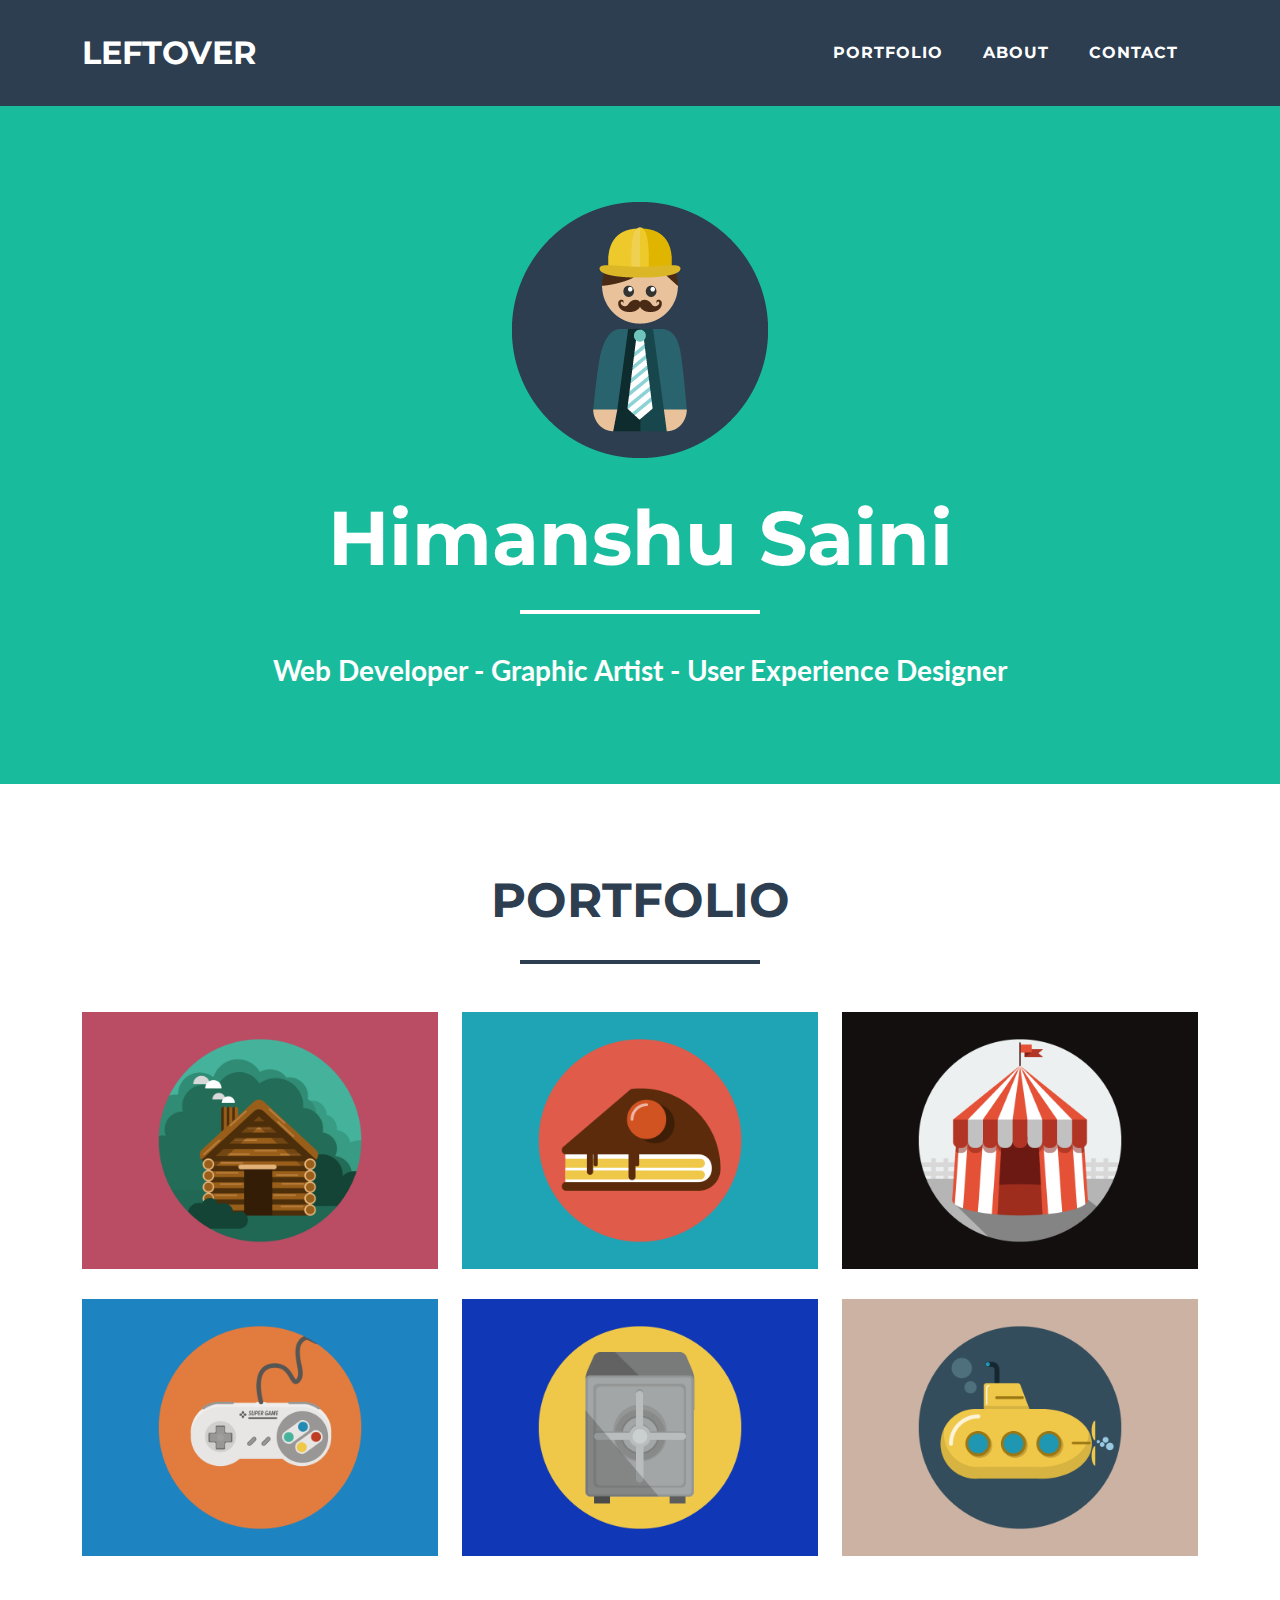
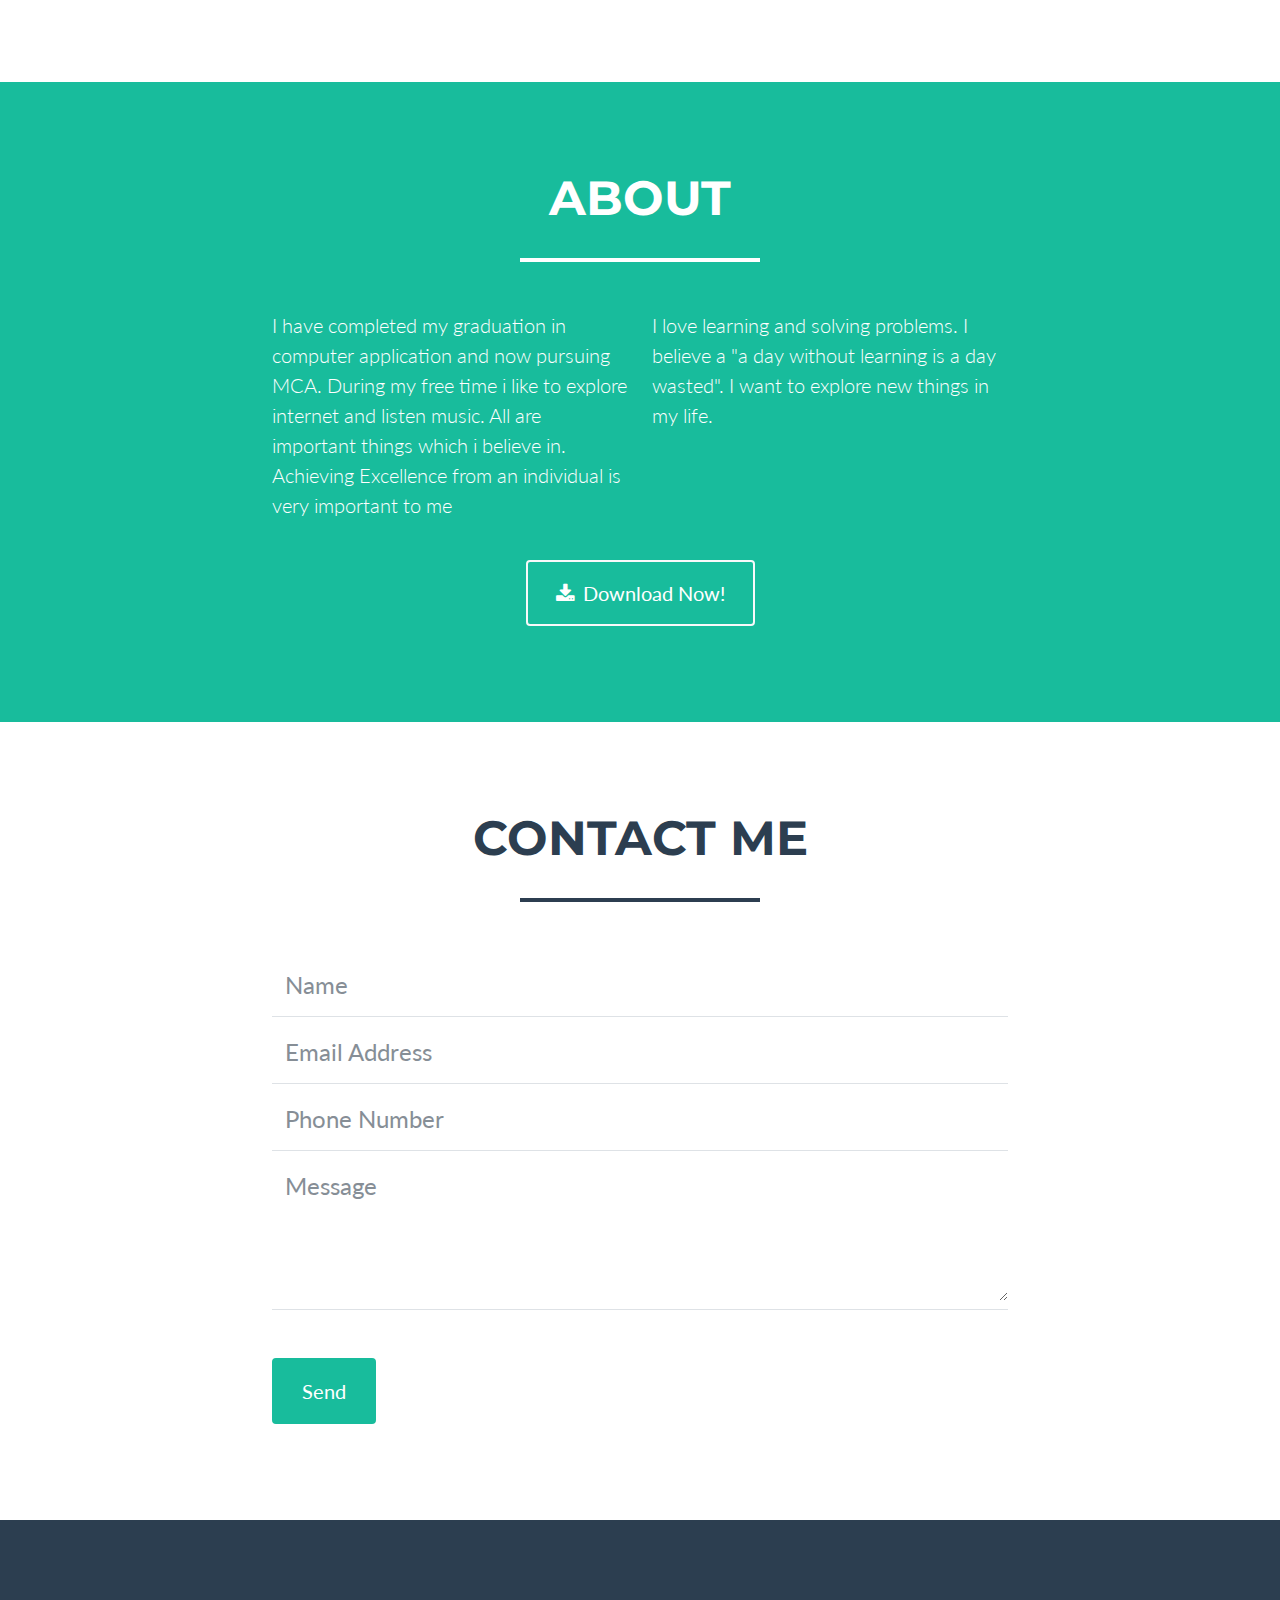
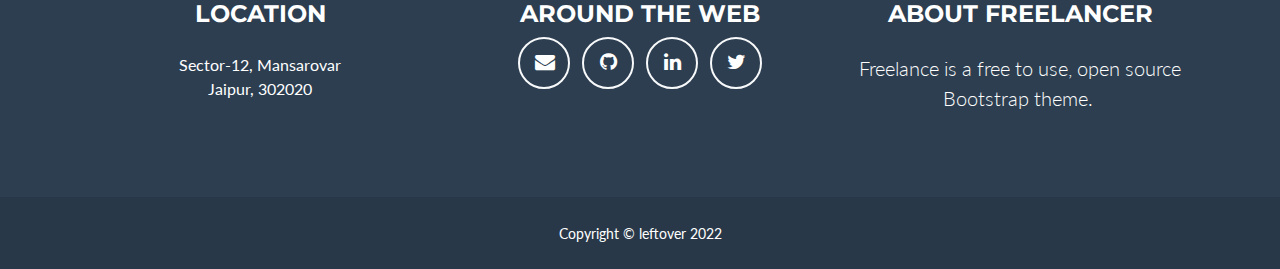
==== index.html @ b3234ac5 "boot-port" ====
<!DOCTYPE html>
<html>

<head>
    <meta charset="utf-8">
    <meta name="viewport" content="width=device-width, initial-scale=1.0, shrink-to-fit=no">
    <title>Home - leftover</title>
    <link rel="stylesheet" href="assets/bootstrap/css/bootstrap.min.css">
    <link rel="stylesheet" href="https://fonts.googleapis.com/css?family=Montserrat:400,700">
    <link rel="stylesheet" href="https://fonts.googleapis.com/css?family=Lato:400,700,400italic,700italic">
    <link rel="stylesheet" href="assets/fonts/font-awesome.min.css">
</head>

<body id="page-top" data-bs-spy="scroll" data-bs-target="#mainNav" data-bs-offset="72">
    <nav class="navbar navbar-light navbar-expand-lg fixed-top bg-secondary text-uppercase" id="mainNav">
        <div class="container"><a class="navbar-brand" href="#page-top">LEFTOVER</a><button data-bs-toggle="collapse" data-bs-target="#navbarResponsive" class="navbar-toggler text-white bg-primary navbar-toggler-right text-uppercase rounded" aria-controls="navbarResponsive" aria-expanded="false" aria-label="Toggle navigation"><i class="fa fa-bars"></i></button>
            <div class="collapse navbar-collapse" id="navbarResponsive">
                <ul class="navbar-nav ms-auto">
                    <li class="nav-item mx-0 mx-lg-1"><a class="nav-link py-3 px-0 px-lg-3 rounded" href="#portfolio">Portfolio</a></li>
                    <li class="nav-item mx-0 mx-lg-1"><a class="nav-link py-3 px-0 px-lg-3 rounded" href="#about">About</a></li>
                    <li class="nav-item mx-0 mx-lg-1"><a class="nav-link py-3 px-0 px-lg-3 rounded" href="#contact">Contact</a></li>
                </ul>
            </div>
        </div>
    </nav>
    <header class="text-center text-white bg-primary masthead">
        <div class="container"><img class="img-fluid d-block mx-auto mb-5" src="assets/img/profile.png">
            <h1>Himanshu Saini</h1>
            <hr class="star-light">
            <h2 class="font-weight-light mb-0">Web Developer - Graphic Artist - User Experience Designer</h2>
        </div>
    </header>
    <section id="portfolio" class="portfolio">
        <div class="container">
            <h2 class="text-uppercase text-center text-secondary">Portfolio</h2>
            <hr class="star-dark mb-5">
            <div class="row">
                <div class="col-md-6 col-lg-4"><a class="d-block mx-auto portfolio-item" href="#portfolio-modal-1" data-bs-toggle="modal">
                        <div class="d-flex portfolio-item-caption position-absolute h-100 w-100">
                            <div class="text-center text-white my-auto portfolio-item-caption-content w-100"><i class="fa fa-search-plus fa-3x"></i></div>
                        </div><img class="img-fluid" src="assets/img/portfolio/cabin.png">
                    </a></div>
                <div class="col-md-6 col-lg-4"><a class="d-block mx-auto portfolio-item" href="#portfolio-modal-2" data-bs-toggle="modal">
                        <div class="d-flex portfolio-item-caption position-absolute h-100 w-100">
                            <div class="text-center text-white my-auto portfolio-item-caption-content w-100"><i class="fa fa-search-plus fa-3x"></i></div>
                        </div><img class="img-fluid" src="assets/img/portfolio/cake.png">
                    </a></div>
                <div class="col-md-6 col-lg-4"><a class="d-block mx-auto portfolio-item" href="#portfolio-modal-3" data-bs-toggle="modal">
                        <div class="d-flex portfolio-item-caption position-absolute h-100 w-100">
                            <div class="text-center text-white my-auto portfolio-item-caption-content w-100"><i class="fa fa-search-plus fa-3x"></i></div>
                        </div><img class="img-fluid" src="assets/img/portfolio/circus.png">
                    </a></div>
                <div class="col-md-6 col-lg-4"><a class="d-block mx-auto portfolio-item" href="#portfolio-modal-4" data-bs-toggle="modal">
                        <div class="d-flex portfolio-item-caption position-absolute h-100 w-100">
                            <div class="text-center text-white my-auto portfolio-item-caption-content w-100"><i class="fa fa-search-plus fa-3x"></i></div>
                        </div><img class="img-fluid" src="assets/img/portfolio/game.png">
                    </a></div>
                <div class="col-md-6 col-lg-4"><a class="d-block mx-auto portfolio-item" href="#portfolio-modal-5" data-bs-toggle="modal">
                        <div class="d-flex portfolio-item-caption position-absolute h-100 w-100">
                            <div class="text-center text-white my-auto portfolio-item-caption-content w-100"><i class="fa fa-search-plus fa-3x"></i></div>
                        </div><img class="img-fluid" src="assets/img/portfolio/safe.png">
                    </a></div>
                <div class="col-md-6 col-lg-4"><a class="d-block mx-auto portfolio-item" href="#portfolio-modal-6" data-bs-toggle="modal">
                        <div class="d-flex portfolio-item-caption position-absolute h-100 w-100">
                            <div class="text-center text-white my-auto portfolio-item-caption-content w-100"><i class="fa fa-search-plus fa-3x"></i></div>
                        </div><img class="img-fluid" src="assets/img/portfolio/submarine.png">
                    </a></div>
            </div>
        </div>
    </section>
    <section class="text-white bg-primary mb-0" id="about">
        <div class="container">
            <h2 class="text-uppercase text-center text-white">About</h2>
            <hr class="star-light mb-5">
            <div class="row">
                <div class="col-lg-4 ms-auto">
                    <p class="lead"> I have completed my graduation in computer application and now pursuing MCA. During my free time i like to explore internet and listen music. All are important things which i believe in. Achieving Excellence from an individual is very important to me</p>
                </div>
                <div class="col-lg-4 me-auto">
                    <p class="lead">I love learning and solving problems. I believe a "a day without learning is a day wasted". I want to explore new things in my life.</p>
                </div>
            </div>
            <div class="text-center mt-4"><a class="btn btn-outline-light btn-xl" role="button" href="#"><i class="fa fa-download me-2"></i><span>Download Now!</span></a></div>
        </div>
    </section>
    <section id="contact">
        <div class="container">
            <h2 class="text-uppercase text-center text-secondary mb-0">Contact Me</h2>
            <hr class="star-dark mb-5">
            <div class="row">
                <div class="col-lg-8 mx-auto">
                    <form id="contactForm" name="sentMessage" novalidate="novalidate">
                        <div class="control-group">
                            <div class="mb-0 form-floating controls pb-2"><input class="form-control" type="text" id="name" required="" placeholder="Name"><label class="form-label">Name</label><small class="form-text text-danger help-block"></small></div>
                        </div>
                        <div class="control-group">
                            <div class="mb-0 form-floating controls pb-2"><input class="form-control" type="email" id="email" required="" placeholder="Email Address"><label class="form-label">Email Address</label><small class="form-text text-danger help-block"></small></div>
                        </div>
                        <div class="control-group">
                            <div class="mb-0 form-floating controls pb-2"><input class="form-control" type="tel" id="phone" required="" placeholder="Phone Number"><label class="form-label">Phone Number</label><small class="form-text text-danger help-block"></small></div>
                        </div>
                        <div class="control-group">
                            <div class="mb-5 form-floating controls pb-2"><textarea class="form-control" id="message" required="" placeholder="Message" style="height: 150px;"></textarea><label class="form-label">Message</label><small class="form-text text-danger help-block"></small></div>
                        </div>
                        <div id="success"></div>
                        <div><button class="btn btn-primary btn-xl" id="sendMessageButton" type="submit">Send</button></div>
                    </form>
                </div>
            </div>
        </div>
    </section>
    <footer class="text-center footer">
        <div class="container">
            <div class="row">
                <div class="col-md-4 mb-5 mb-lg-0">
                    <h4 class="text-uppercase mb-4">Location</h4>
                    <p>Sector-12, Mansarovar <br>Jaipur, 302020</p>
                </div>
                <div class="col-md-4 mb-5 mb-lg-0">
                    <h4 class="text-uppercase">Around the Web</h4>
                    <ul class="list-inline">
                        <li class="list-inline-item"><a class="btn btn-outline-light text-center btn-social rounded-circle" role="button" href="#"><i class="fa fa-envelope fa-fw"></i></a></li>
                        <li class="list-inline-item"><a class="btn btn-outline-light text-center btn-social rounded-circle" role="button" href="#"><i class="fa fa-github fa-fw"></i></a></li>
                        <li class="list-inline-item"><a class="btn btn-outline-light text-center btn-social rounded-circle" role="button" href="www.linkedin.com/in/himanshu-saini-027"><i class="fa fa-linkedin fa-fw"></i></a></li>
                        <li class="list-inline-item"><a class="btn btn-outline-light text-center btn-social rounded-circle" role="button" href="#"><i class="fa fa-twitter fa-fw"></i></a></li>
                    </ul>
                </div>
                <div class="col-md-4">
                    <h4 class="text-uppercase mb-4">About Freelancer</h4>
                    <p class="lead mb-0"><span>Freelance is a free to use, open source Bootstrap theme.&nbsp;</span></p>
                </div>
            </div>
        </div>
    </footer>
    <div class="text-center text-white copyright py-4">
        <div class="container"><small>Copyright ©&nbsp;leftover 2022</small></div>
    </div>
    <div class="d-lg-none scroll-to-top position-fixed rounded"><a class="text-center d-block rounded text-white" href="#page-top"><i class="fa fa-chevron-up"></i></a></div>
    <div class="modal text-center" role="dialog" tabindex="-1" id="portfolio-modal-1">
        <div class="modal-dialog modal-lg" role="document">
            <div class="modal-content">
                <div class="modal-header"><button type="button" class="btn-close" data-bs-dismiss="modal" aria-label="Close"></button></div>
                <div class="modal-body">
                    <div class="container text-center">
                        <div class="row">
                            <div class="col-lg-8 mx-auto">
                                <h2 class="text-uppercase text-secondary mb-0">Project Name</h2>
                                <hr class="star-dark mb-5"><img class="img-fluid mb-5" src="assets/img/portfolio/cabin.png">
                                <p class="mb-5">Lorem ipsum dolor sit amet, consectetur adipisicing elit. Mollitia neque assumenda ipsam nihil, molestias magnam, recusandae quos quis inventore quisquam velit asperiores, vitae? Reprehenderit soluta, eos quod consequuntur itaque. Nam.</p>
                            </div>
                        </div>
                    </div>
                </div>
                <div class="modal-footer pb-5"><a class="btn btn-primary btn-lg mx-auto rounded-pill portfolio-modal-dismiss" role="button" data-bs-dismiss="modal"><i class="fa fa-close"></i>&nbsp;Close Project</a></div>
            </div>
        </div>
    </div>
    <div class="modal text-center" role="dialog" tabindex="-1" id="portfolio-modal-2">
        <div class="modal-dialog modal-lg" role="document">
            <div class="modal-content">
                <div class="modal-header"><button type="button" class="btn-close" data-bs-dismiss="modal" aria-label="Close"></button></div>
                <div class="modal-body">
                    <div class="container text-center">
                        <div class="row">
                            <div class="col-lg-8 mx-auto">
                                <h2 class="text-uppercase text-secondary mb-0">Project Name</h2>
                                <hr class="star-dark mb-5"><img class="img-fluid mb-5" src="assets/img/portfolio/cake.png">
                                <p class="mb-5">Lorem ipsum dolor sit amet, consectetur adipisicing elit. Mollitia neque assumenda ipsam nihil, molestias magnam, recusandae quos quis inventore quisquam velit asperiores, vitae? Reprehenderit soluta, eos quod consequuntur itaque. Nam.</p>
                            </div>
                        </div>
                    </div>
                </div>
                <div class="modal-footer pb-5"><a class="btn btn-primary btn-lg mx-auto rounded-pill portfolio-modal-dismiss" role="button" data-bs-dismiss="modal"><i class="fa fa-close"></i>&nbsp;Close Project</a></div>
            </div>
        </div>
    </div>
    <div class="modal text-center" role="dialog" tabindex="-1" id="portfolio-modal-3">
        <div class="modal-dialog modal-lg" role="document">
            <div class="modal-content">
                <div class="modal-header"><button type="button" class="btn-close" data-bs-dismiss="modal" aria-label="Close"></button></div>
                <div class="modal-body">
                    <div class="container text-center">
                        <div class="row">
                            <div class="col-lg-8 mx-auto">
                                <h2 class="text-uppercase text-secondary mb-0">Project Name</h2>
                                <hr class="star-dark mb-5"><img class="img-fluid mb-5" src="assets/img/portfolio/circus.png">
                                <p class="mb-5">Lorem ipsum dolor sit amet, consectetur adipisicing elit. Mollitia neque assumenda ipsam nihil, molestias magnam, recusandae quos quis inventore quisquam velit asperiores, vitae? Reprehenderit soluta, eos quod consequuntur itaque. Nam.</p>
                            </div>
                        </div>
                    </div>
                </div>
                <div class="modal-footer pb-5"><a class="btn btn-primary btn-lg mx-auto rounded-pill portfolio-modal-dismiss" role="button" data-bs-dismiss="modal"><i class="fa fa-close"></i>&nbsp;Close Project</a></div>
            </div>
        </div>
    </div>
    <div class="modal text-center" role="dialog" tabindex="-1" id="portfolio-modal-4">
        <div class="modal-dialog modal-lg" role="document">
            <div class="modal-content">
                <div class="modal-header"><button type="button" class="btn-close" data-bs-dismiss="modal" aria-label="Close"></button></div>
                <div class="modal-body">
                    <div class="container text-center">
                        <div class="row">
                            <div class="col-lg-8 mx-auto">
                                <h2 class="text-uppercase text-secondary mb-0">Project Name</h2>
                                <hr class="star-dark mb-5"><img class="img-fluid mb-5" src="assets/img/portfolio/game.png">
                                <p class="mb-5">Lorem ipsum dolor sit amet, consectetur adipisicing elit. Mollitia neque assumenda ipsam nihil, molestias magnam, recusandae quos quis inventore quisquam velit asperiores, vitae? Reprehenderit soluta, eos quod consequuntur itaque. Nam.</p>
                            </div>
                        </div>
                    </div>
                </div>
                <div class="modal-footer pb-5"><a class="btn btn-primary btn-lg mx-auto rounded-pill portfolio-modal-dismiss" role="button" data-bs-dismiss="modal"><i class="fa fa-close"></i>&nbsp;Close Project</a></div>
            </div>
        </div>
    </div>
    <div class="modal text-center" role="dialog" tabindex="-1" id="portfolio-modal-5">
        <div class="modal-dialog modal-lg" role="document">
            <div class="modal-content">
                <div class="modal-header"><button type="button" class="btn-close" data-bs-dismiss="modal" aria-label="Close"></button></div>
                <div class="modal-body">
                    <div class="container text-center">
                        <div class="row">
                            <div class="col-lg-8 mx-auto">
                                <h2 class="text-uppercase text-secondary mb-0">Project Name</h2>
                                <hr class="star-dark mb-5"><img class="img-fluid mb-5" src="assets/img/portfolio/safe.png">
                                <p class="mb-5">Lorem ipsum dolor sit amet, consectetur adipisicing elit. Mollitia neque assumenda ipsam nihil, molestias magnam, recusandae quos quis inventore quisquam velit asperiores, vitae? Reprehenderit soluta, eos quod consequuntur itaque. Nam.</p>
                            </div>
                        </div>
                    </div>
                </div>
                <div class="modal-footer pb-5"><a class="btn btn-primary btn-lg mx-auto rounded-pill portfolio-modal-dismiss" role="button" data-bs-dismiss="modal"><i class="fa fa-close"></i>&nbsp;Close Project</a></div>
            </div>
        </div>
    </div>
    <div class="modal text-center" role="dialog" tabindex="-1" id="portfolio-modal-6">
        <div class="modal-dialog modal-lg" role="document">
            <div class="modal-content">
                <div class="modal-header"><button type="button" class="btn-close" data-bs-dismiss="modal" aria-label="Close"></button></div>
                <div class="modal-body">
                    <div class="container text-center">
                        <div class="row">
                            <div class="col-lg-8 mx-auto">
                                <h2 class="text-uppercase text-secondary mb-0">Project Name</h2>
                                <hr class="star-dark mb-5"><img class="img-fluid mb-5" src="assets/img/portfolio/submarine.png">
                                <p class="mb-5">Lorem ipsum dolor sit amet, consectetur adipisicing elit. Mollitia neque assumenda ipsam nihil, molestias magnam, recusandae quos quis inventore quisquam velit asperiores, vitae? Reprehenderit soluta, eos quod consequuntur itaque. Nam.</p>
                            </div>
                        </div>
                    </div>
                </div>
                <div class="modal-footer pb-5"><a class="btn btn-primary btn-lg mx-auto rounded-pill portfolio-modal-dismiss" role="button" data-bs-dismiss="modal"><i class="fa fa-close"></i>&nbsp;Close Project</a></div>
            </div>
        </div>
    </div>
    <script src="assets/bootstrap/js/bootstrap.min.js"></script>
    <script src="assets/js/freelancer.js"></script>
</body>

</html>
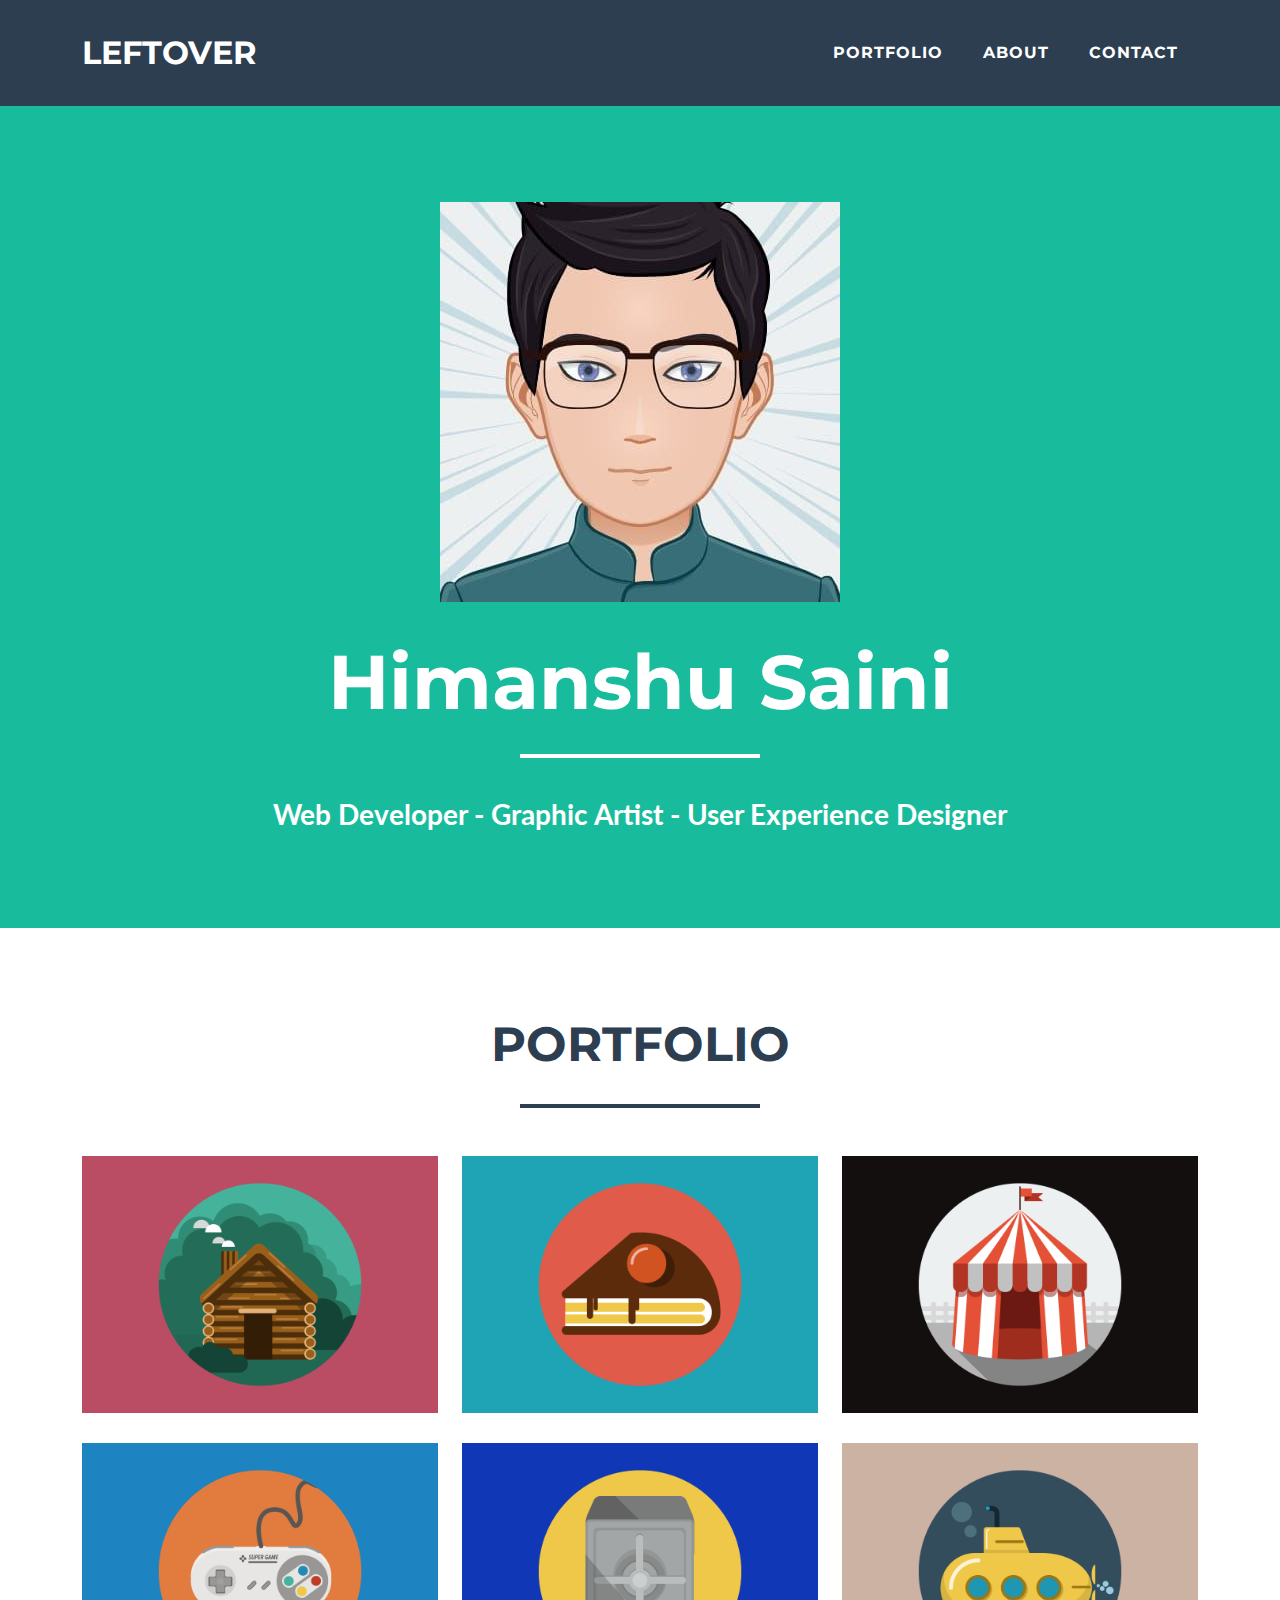
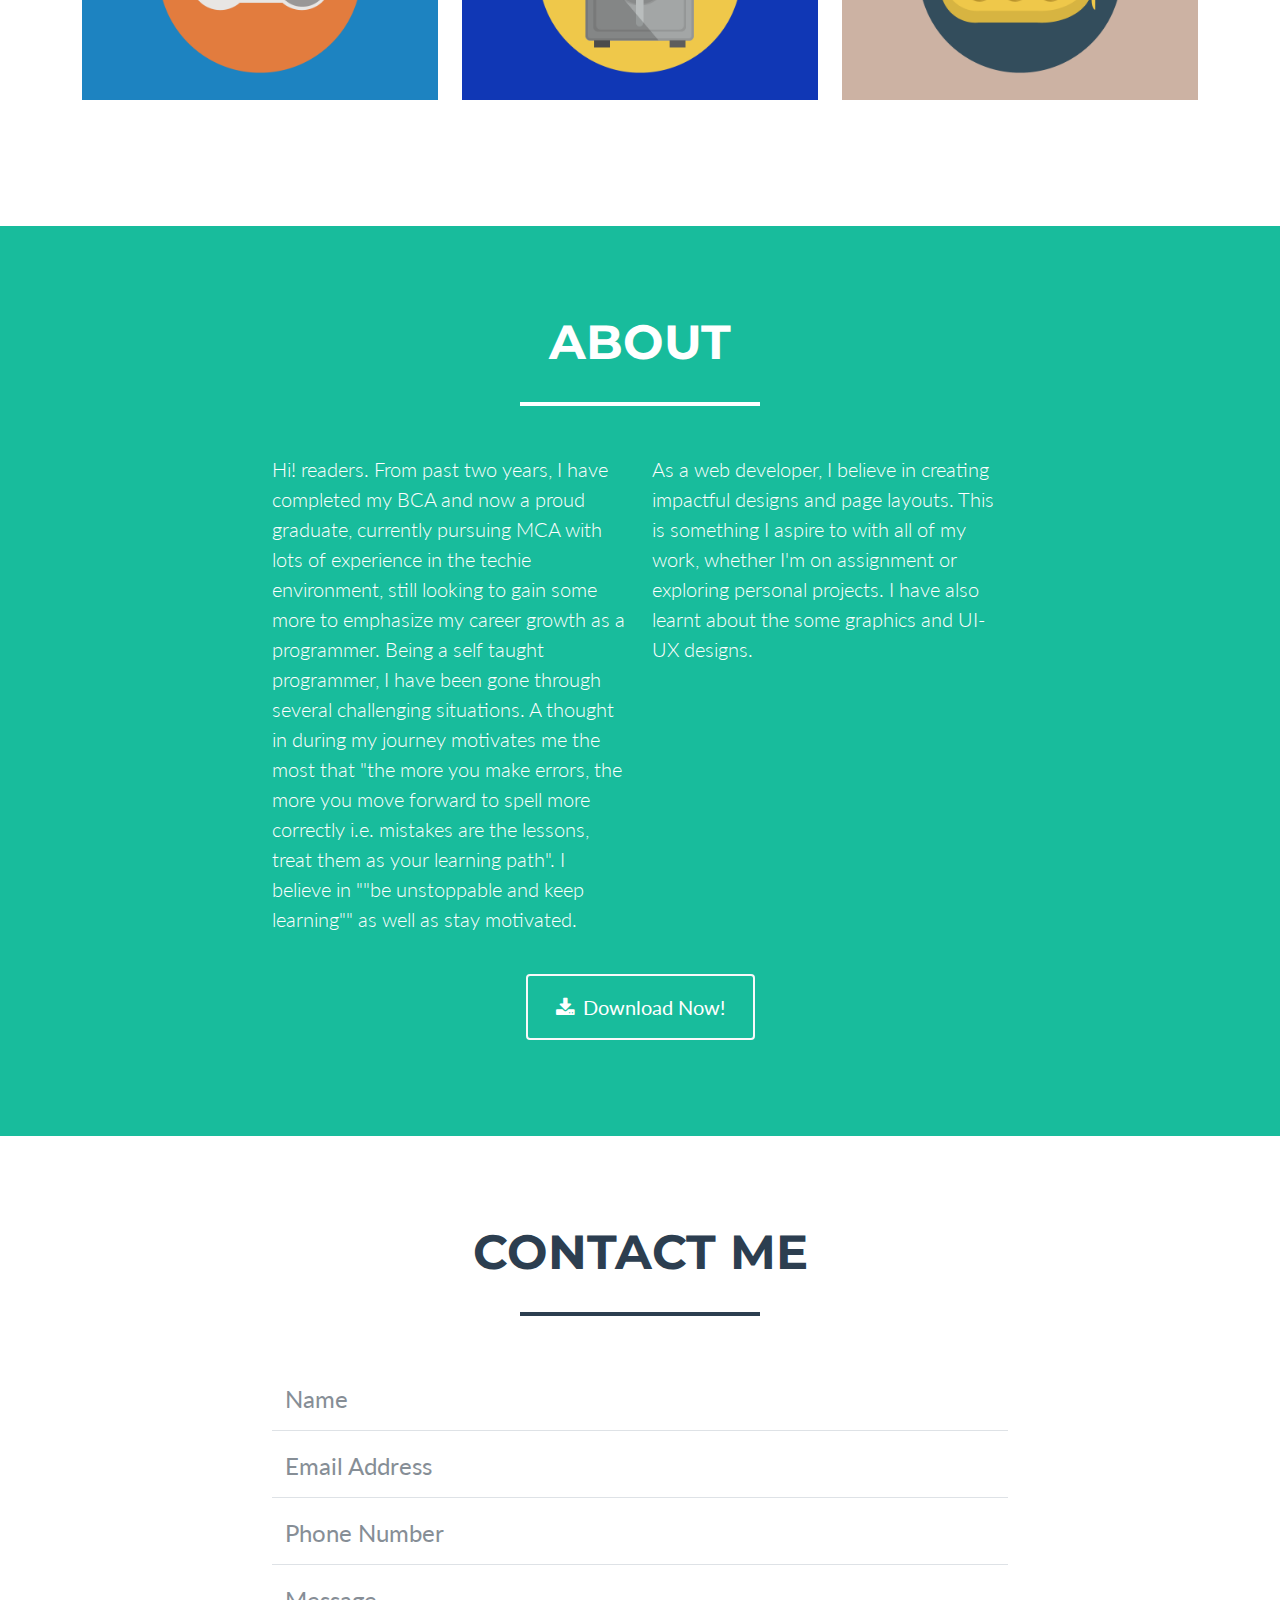
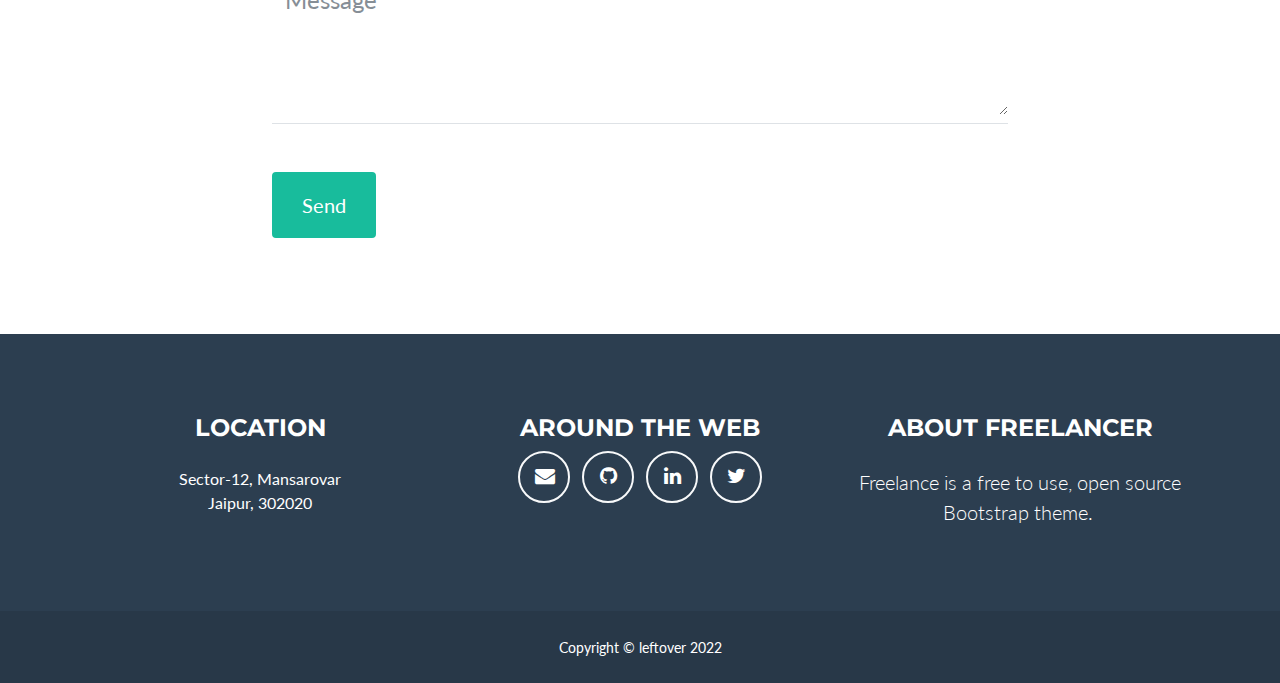
==== commit 269c95cf: "Update index.html" ====
--- a/index.html
+++ b/index.html
@@ -74,10 +74,20 @@
             <hr class="star-light mb-5">
             <div class="row">
                 <div class="col-lg-4 ms-auto">
-                    <p class="lead"> I have completed my graduation in computer application and now pursuing MCA. During my free time i like to explore internet and listen music. All are important things which i believe in. Achieving Excellence from an individual is very important to me</p>
+                    <p class="lead"> Hi! readers. From past two years, I have completed my BCA  and now a proud graduate,
+                                     currently pursuing MCA with lots of experience in the techie environment,
+                                     still looking to gain some more to emphasize my career growth as a programmer.
+                                     Being a self taught programmer, I have been gone through several challenging situations.
+                                     A thought in during my journey motivates me the most  that "the more you make errors, 
+                                     the more you move forward to spell more correctly i.e. mistakes are the lessons, 
+                                     treat them as your learning path". 
+                                     I believe in ""be unstoppable and keep learning"" as well as stay motivated. </p>
                 </div>
                 <div class="col-lg-4 me-auto">
-                    <p class="lead">I love learning and solving problems. I believe a "a day without learning is a day wasted". I want to explore new things in my life.</p>
+                    <p class="lead"> As a web developer, I believe in creating impactful designs and page layouts. 
+                                     This is something I aspire to with all of my work, 
+                                      whether I'm on assignment or exploring personal projects. 
+                                      I have also learnt about the some graphics and UI-UX designs. </p>
                 </div>
             </div>
             <div class="text-center mt-4"><a class="btn btn-outline-light btn-xl" role="button" href="#"><i class="fa fa-download me-2"></i><span>Download Now!</span></a></div>
@@ -254,4 +264,4 @@
     <script src="assets/js/freelancer.js"></script>
 </body>
 
-</html>+</html>
